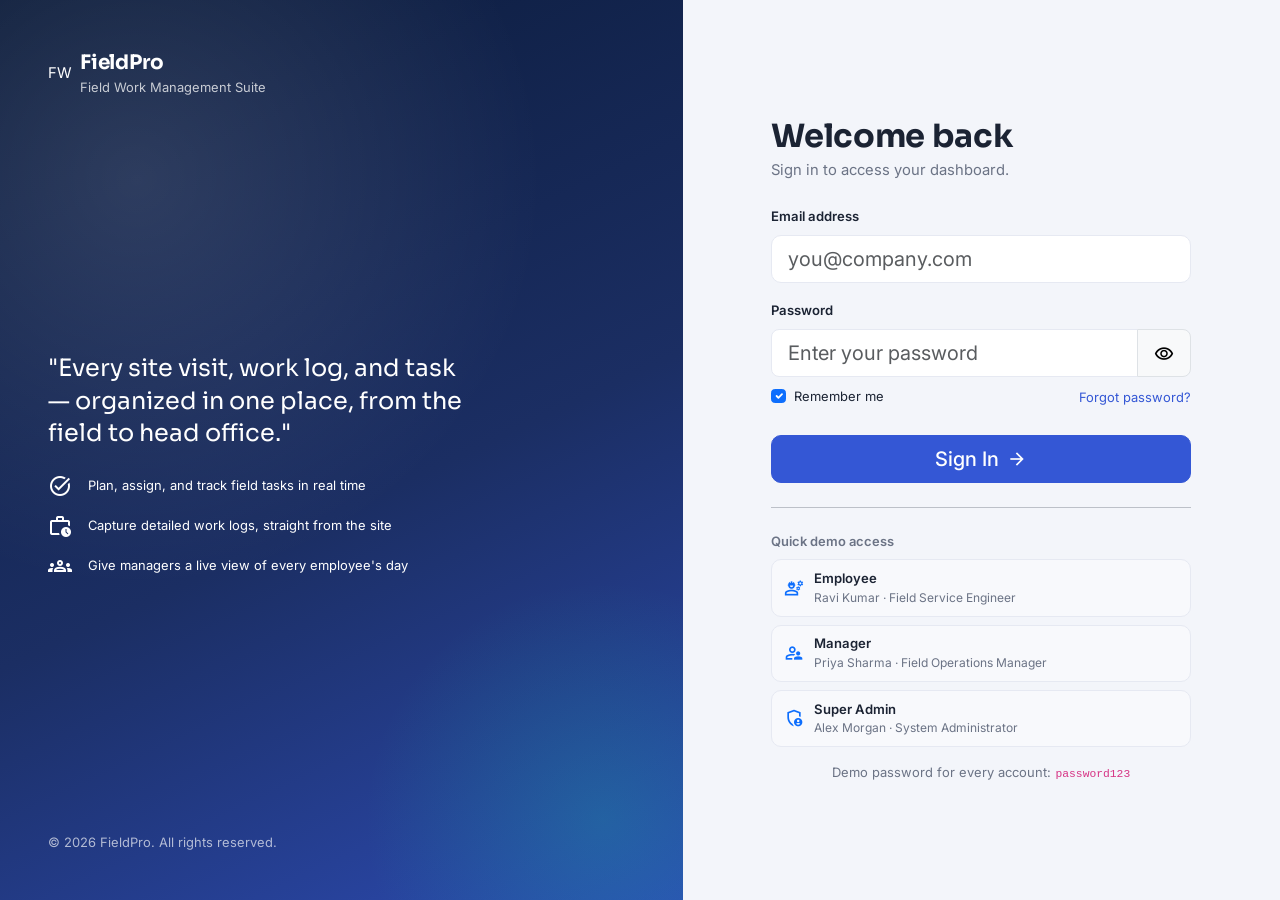
==== employee-profile.html @ e1e2d49b "Add files via upload" ====
<!DOCTYPE html>
<html lang="en">
<head>
<meta charset="UTF-8">
<meta name="viewport" content="width=device-width, initial-scale=1.0">
<title>Employee Profile · FieldPro</title>
<link rel="preconnect" href="https://fonts.googleapis.com">
<link href="https://fonts.googleapis.com/css2?family=Inter:wght@400;500;600;700;800&family=Sora:wght@600;700;800&display=swap" rel="stylesheet">
<link rel="stylesheet" href="https://fonts.googleapis.com/css2?family=Material+Symbols+Outlined:opsz,wght,FILL,GRAD@20..48,100..700,0..1,-50..200">
<link href="https://cdn.jsdelivr.net/npm/bootstrap@5.3.3/dist/css/bootstrap.min.css" rel="stylesheet">
<link rel="stylesheet" href="css/style.css">
</head>
<body>

<!-- App Preloader -->
<div id="app-preloader" aria-hidden="true">
  <div class="preloader-center">
    <div class="preloader-mark">FW</div>
    <div class="preloader-brand">FieldPro</div>
    <div class="preloader-spinner"></div>
  </div>
  <div class="preloader-footer">
    <div class="preloader-singer-badge">
      <img src="assets/img/singer-logo.png" alt="Singer Sri Lanka PLC">
    </div>
    <div class="preloader-credit">Designed by : Shanuka Herath</div>
  </div>
</div>
<script>
(function () {
  var el = document.getElementById('app-preloader');
  if (!el) return;
  var MIN_MS = 500, start = Date.now();
  function hide() {
    var wait = Math.max(0, MIN_MS - (Date.now() - start));
    setTimeout(function () {
      el.classList.add('is-hidden');
      setTimeout(function () { if (el && el.parentNode) el.parentNode.removeChild(el); }, 500);
    }, wait);
  }
  if (document.readyState === 'complete') hide();
  else window.addEventListener('load', hide);
  setTimeout(hide, 3000); // safety fallback in case load never fires
})();
</script>
<div class="app-wrapper">
  <aside id="sidebar" class="sidebar"></aside>
  <div class="main-content">
    <header id="topbar" class="topbar"></header>

    <main class="page-content">
      <!-- Profile header -->
      <div class="card section-card mb-4">
        <div class="card-body p-4">
          <div class="d-flex flex-wrap justify-content-between align-items-center gap-3">
            <div class="d-flex align-items-center gap-3">
              <div class="avatar-lg" id="profileAvatar">--</div>
              <div>
                <h2 class="fw-display fw-bold mb-1" id="profileName">Loading...</h2>
                <div class="text-muted-fw" id="profileTitle"></div>
                <div class="mt-1" id="profileStatusPill"></div>
              </div>
            </div>
            <div class="d-flex gap-2" id="profileActionButtons"></div>
          </div>
          <hr>
          <div class="row g-3">
            <div class="col-6 col-md-3">
              <div class="small text-muted-fw">Email</div>
              <div class="fw-semibold" id="profileEmail">—</div>
            </div>
            <div class="col-6 col-md-3">
              <div class="small text-muted-fw">Phone</div>
              <div class="fw-semibold" id="profilePhone">—</div>
            </div>
            <div class="col-6 col-md-3">
              <div class="small text-muted-fw">Reports To</div>
              <div class="fw-semibold" id="profileManager">—</div>
            </div>
            <div class="col-6 col-md-3">
              <div class="small text-muted-fw">Joined</div>
              <div class="fw-semibold" id="profileJoinDate">—</div>
            </div>
          </div>
        </div>
      </div>

      <!-- Stat cards -->
      <div class="row g-3 mb-4">
        <div class="col-6 col-lg-3">
          <div class="stat-card"><div class="stat-value" id="pStatTotal">--</div><div class="stat-label">Total Tasks</div></div>
        </div>
        <div class="col-6 col-lg-3">
          <div class="stat-card accent-warning"><div class="stat-value" id="pStatPending">--</div><div class="stat-label">Pending</div></div>
        </div>
        <div class="col-6 col-lg-3">
          <div class="stat-card accent-success"><div class="stat-value" id="pStatCompleted">--</div><div class="stat-label">Completed</div></div>
        </div>
        <div class="col-6 col-lg-3">
          <div class="stat-card accent-danger"><div class="stat-value" id="pStatOverdue">--</div><div class="stat-label">Overdue</div></div>
        </div>
      </div>

      <!-- Tabs -->
      <ul class="nav nav-tabs mb-3" id="profileTabs">
        <li class="nav-item"><button class="nav-link active" data-bs-toggle="tab" data-bs-target="#tab-tasks">Tasks</button></li>
        <li class="nav-item"><button class="nav-link" data-bs-toggle="tab" data-bs-target="#tab-logs">Work Logs</button></li>
      </ul>
      <div class="tab-content">
        <div class="tab-pane fade show active" id="tab-tasks">
          <div class="card section-card">
            <div class="card-body p-0">
              <div class="table-responsive-card">
                <table class="table table-hover mb-0">
                  <thead><tr><th>Title</th><th>Priority</th><th>Due Date</th><th>Status</th></tr></thead>
                  <tbody id="profileTasksTable"><tr><td colspan="4" class="text-center text-muted-fw py-3">Loading...</td></tr></tbody>
                </table>
              </div>
            </div>
          </div>
        </div>
        <div class="tab-pane fade" id="tab-logs">
          <div class="card section-card">
            <div class="card-body p-0">
              <div class="table-responsive-card">
                <table class="table table-hover mb-0">
                  <thead><tr><th>Date</th><th>Client</th><th>Location</th><th>Time Spent</th><th>Status</th></tr></thead>
                  <tbody id="profileLogsTable"><tr><td colspan="5" class="text-center text-muted-fw py-3">Loading...</td></tr></tbody>
                </table>
              </div>
            </div>
          </div>
        </div>
      </div>
    </main>
  </div>
</div>

<!-- Edit profile modal -->
<div class="modal fade" id="editProfileModal" tabindex="-1">
  <div class="modal-dialog">
    <div class="modal-content">
      <div class="modal-header">
        <h5 class="modal-title fw-display">Edit Profile</h5>
        <button type="button" class="btn-close" data-bs-dismiss="modal"></button>
      </div>
      <form id="editProfileForm">
        <div class="modal-body">
          <div class="mb-3"><label class="form-label">Full Name</label><input type="text" class="form-control" id="editName" required></div>
          <div class="mb-3"><label class="form-label">Email</label><input type="email" class="form-control" id="editEmail" required></div>
          <div class="mb-3"><label class="form-label">Phone</label><input type="text" class="form-control" id="editPhone"></div>
          <div class="mb-3"><label class="form-label">Title</label><input type="text" class="form-control" id="editTitle"></div>
        </div>
        <div class="modal-footer">
          <button type="button" class="btn btn-light" data-bs-dismiss="modal">Cancel</button>
          <button type="submit" class="btn btn-primary">Save Changes</button>
        </div>
      </form>
    </div>
  </div>
</div>

<script src="https://cdn.jsdelivr.net/npm/bootstrap@5.3.3/dist/js/bootstrap.bundle.min.js"></script>
<script src="js/data.js"></script>
<script src="js/auth.js"></script>
<script src="js/app.js"></script>
<script src="js/employee-profile.js"></script>
</body>
</html>
---- css/style.css ----
/* ============================================================================
   FWMS — FIELD WORK MANAGEMENT SYSTEM
   Shared stylesheet. Design tokens live in :root / [data-bs-theme="dark"].
   ============================================================================ */

/* ---------------------------- DESIGN TOKENS ---------------------------- */
:root {
  /* Brand palette */
  --fw-primary: #3457D5;        /* royal blue - primary brand */
  --fw-primary-600: #2c47b8;
  --fw-primary-100: #e8ecfb;
  --fw-accent: #14B8A6;         /* teal - secondary accent (completed / success) */
  --fw-warning: #F59E0B;        /* amber - pending / attention */
  --fw-danger: #EF4444;         /* red - overdue / critical */
  --fw-info: #0EA5E9;           /* sky - informational */
  --fw-violet: #8B5CF6;         /* used sparingly for reminders */

  /* Surfaces */
  --fw-bg: #F3F5FA;
  --fw-surface: #FFFFFF;
  --fw-surface-alt: #F8F9FC;
  --fw-border: #E6E9F2;
  --fw-text: #1B2333;
  --fw-text-muted: #6B7385;

  /* Sidebar (constant dark navy in both themes for a stable brand anchor) */
  --fw-sidebar-bg: #0B1B3A;
  --fw-sidebar-bg-alt: #10254D;
  --fw-sidebar-text: #C4CDE6;
  --fw-sidebar-text-active: #FFFFFF;

  /* Elevation */
  --fw-shadow-sm: 0 1px 2px rgba(20, 30, 60, 0.06);
  --fw-shadow: 0 4px 14px rgba(20, 30, 60, 0.08);
  --fw-shadow-lg: 0 10px 30px rgba(20, 30, 60, 0.12);

  --fw-radius: 14px;
  --fw-radius-sm: 10px;

  --fw-font-display: 'Sora', 'Inter', sans-serif;
  --fw-font-body: 'Inter', system-ui, sans-serif;

  --sidebar-width: 264px;
  --sidebar-width-collapsed: 84px;
  --topbar-height: 68px;
}

[data-bs-theme="dark"] {
  --fw-bg: #0E1424;
  --fw-surface: #161D31;
  --fw-surface-alt: #1B2338;
  --fw-border: #262F47;
  --fw-text: #E7EAF3;
  --fw-text-muted: #909BB8;
  --fw-primary-100: #1c2646;
  --fw-shadow-sm: 0 1px 2px rgba(0, 0, 0, 0.25);
  --fw-shadow: 0 4px 16px rgba(0, 0, 0, 0.35);
  --fw-shadow-lg: 0 12px 32px rgba(0, 0, 0, 0.45);
}

/* ---------------------------- BASE ---------------------------- */
* { box-sizing: border-box; }

html, body {
  height: 100%;
}

body {
  font-family: var(--fw-font-body);
  background: var(--fw-bg);
  color: var(--fw-text);
  font-size: 0.925rem;
  -webkit-font-smoothing: antialiased;
  transition: background-color .2s ease, color .2s ease;
}

h1, h2, h3, h4, h5, h6, .fw-display {
  font-family: var(--fw-font-display);
  letter-spacing: -0.01em;
}

a { color: var(--fw-primary); text-decoration: none; }
a:hover { color: var(--fw-primary-600); }

.text-muted-fw { color: var(--fw-text-muted) !important; }

.material-symbols-outlined {
  font-variation-settings: 'FILL' 0, 'wght' 400, 'GRAD' 0, 'opsz' 24;
  vertical-align: middle;
  line-height: 1;
}

/* Focus visibility for accessibility */
a:focus-visible, button:focus-visible, input:focus-visible, select:focus-visible, textarea:focus-visible, .btn:focus-visible {
  outline: 2px solid var(--fw-primary);
  outline-offset: 2px;
}

@media (prefers-reduced-motion: reduce) {
  * { animation-duration: 0.01ms !important; transition-duration: 0.01ms !important; }
}

/* ---------------------------- APP SHELL ---------------------------- */
.app-wrapper {
  display: flex;
  min-height: 100vh;
}

/* ---------------------------- SIDEBAR ---------------------------- */
.sidebar {
  width: var(--sidebar-width);
  min-width: var(--sidebar-width);
  background: linear-gradient(180deg, var(--fw-sidebar-bg) 0%, var(--fw-sidebar-bg-alt) 100%);
  color: var(--fw-sidebar-text);
  display: flex;
  flex-direction: column;
  position: fixed;
  top: 0; left: 0; bottom: 0;
  z-index: 1040;
  transition: width .2s ease, min-width .2s ease, transform .25s ease;
}

.sidebar.collapsed { width: var(--sidebar-width-collapsed); min-width: var(--sidebar-width-collapsed); }

.sidebar-brand {
  display: flex;
  align-items: center;
  gap: .65rem;
  padding: 1.15rem 1.25rem;
  border-bottom: 1px solid rgba(255,255,255,.08);
  white-space: nowrap;
  overflow: hidden;
}

.sidebar-brand .brand-mark {
  width: 38px; height: 38px; min-width: 38px;
  border-radius: 11px;
  background: linear-gradient(135deg, var(--fw-primary), var(--fw-accent));
  display: flex; align-items: center; justify-content: center;
  color: #fff; font-family: var(--fw-font-display); font-weight: 700; font-size: 1.05rem;
  box-shadow: var(--fw-shadow);
}

.sidebar-brand .brand-text { font-family: var(--fw-font-display); font-weight: 700; font-size: 1.08rem; color: #fff; }
.sidebar-brand .brand-sub { font-size: .68rem; color: var(--fw-sidebar-text); opacity: .75; letter-spacing: .05em; text-transform: uppercase; }
.sidebar.collapsed .brand-text, .sidebar.collapsed .brand-sub { display: none; }

.sidebar-nav { flex: 1; overflow-y: auto; padding: 1rem .75rem; }
.sidebar-section-label {
  font-size: .68rem; text-transform: uppercase; letter-spacing: .08em;
  color: rgba(196,205,230,.5); padding: .75rem .75rem .35rem;
}
.sidebar.collapsed .sidebar-section-label { display: none; }

.sidebar-link {
  display: flex; align-items: center; gap: .8rem;
  padding: .65rem .8rem;
  border-radius: var(--fw-radius-sm);
  color: var(--fw-sidebar-text);
  font-size: .89rem; font-weight: 500;
  margin-bottom: .2rem;
  white-space: nowrap;
  overflow: hidden;
  transition: background-color .15s ease, color .15s ease;
}
.sidebar-link .material-symbols-outlined { font-size: 21px; min-width: 21px; }
.sidebar-link:hover { background: rgba(255,255,255,.07); color: #fff; }
.sidebar-link.active { background: var(--fw-primary); color: #fff; box-shadow: var(--fw-shadow); }
.sidebar.collapsed .sidebar-link span.link-label { display: none; }
.sidebar.collapsed .sidebar-link { justify-content: center; }

.sidebar-footer {
  padding: .9rem; border-top: 1px solid rgba(255,255,255,.08);
}
.sidebar-user { display: flex; align-items: center; gap: .65rem; padding: .4rem; border-radius: var(--fw-radius-sm); }
.sidebar-user:hover { background: rgba(255,255,255,.06); }
.sidebar.collapsed .sidebar-user .user-meta { display: none; }
.user-avatar {
  width: 38px; height: 38px; min-width: 38px; border-radius: 50%;
  display: flex; align-items: center; justify-content: center;
  color: #fff; font-weight: 700; font-size: .85rem;
}
.sidebar-user .user-meta { overflow: hidden; }
.sidebar-user .user-name { color: #fff; font-size: .85rem; font-weight: 600; white-space: nowrap; overflow: hidden; text-overflow: ellipsis; }
.sidebar-user .user-role { font-size: .72rem; color: var(--fw-sidebar-text); text-transform: capitalize; }

/* ---------------------------- MAIN AREA ---------------------------- */
.main-content {
  margin-left: var(--sidebar-width);
  flex: 1;
  min-width: 0;
  display: flex;
  flex-direction: column;
  transition: margin-left .2s ease;
}
.main-content.sidebar-collapsed { margin-left: var(--sidebar-width-collapsed); }

.topbar {
  height: var(--topbar-height);
  background: var(--fw-surface);
  border-bottom: 1px solid var(--fw-border);
  display: flex; align-items: center; justify-content: space-between;
  gap: 1rem; padding: 0 1.25rem;
  position: sticky; top: 0; z-index: 1030;
}

.topbar .search-box {
  position: relative; max-width: 360px; width: 100%;
}
.topbar .search-box input {
  padding-left: 2.4rem; background: var(--fw-surface-alt); border: 1px solid var(--fw-border); color: var(--fw-text);
}
.topbar .search-box .material-symbols-outlined {
  position: absolute; left: .7rem; top: 50%; transform: translateY(-50%); color: var(--fw-text-muted); font-size: 20px;
}

.icon-btn {
  width: 40px; height: 40px; border-radius: 50%;
  display: flex; align-items: center; justify-content: center;
  color: var(--fw-text-muted); background: transparent; border: none;
  position: relative;
  transition: background-color .15s ease;
}
.icon-btn:hover { background: var(--fw-surface-alt); color: var(--fw-text); }
.icon-btn .badge-dot {
  position: absolute; top: 6px; right: 7px;
  width: 8px; height: 8px; border-radius: 50%; background: var(--fw-danger);
  border: 2px solid var(--fw-surface);
}

.page-content { padding: 1.5rem; flex: 1; }

/* ---------------------------- CARDS ---------------------------- */
.card {
  background: var(--fw-surface);
  border: 1px solid var(--fw-border);
  border-radius: var(--fw-radius);
  box-shadow: var(--fw-shadow-sm);
}
.card-header { background: transparent; border-bottom: 1px solid var(--fw-border); font-weight: 600; }

.stat-card {
  border-radius: var(--fw-radius);
  padding: 1.15rem 1.25rem;
  background: var(--fw-surface);
  border: 1px solid var(--fw-border);
  border-left: 4px solid var(--fw-primary);
  box-shadow: var(--fw-shadow-sm);
  height: 100%;
}
.stat-card .stat-icon {
  width: 44px; height: 44px; border-radius: 12px;
  display: flex; align-items: center; justify-content: center;
  background: var(--fw-primary-100); color: var(--fw-primary);
}
.stat-card .stat-value { font-family: var(--fw-font-display); font-size: 1.65rem; font-weight: 700; line-height: 1; }
.stat-card .stat-label { color: var(--fw-text-muted); font-size: .8rem; margin-top: .25rem; }
.stat-card.accent-warning { border-left-color: var(--fw-warning); }
.stat-card.accent-warning .stat-icon { background: #FEF3E2; color: var(--fw-warning); }
.stat-card.accent-success { border-left-color: var(--fw-accent); }
.stat-card.accent-success .stat-icon { background: #E1F7F3; color: var(--fw-accent); }
.stat-card.accent-danger { border-left-color: var(--fw-danger); }
.stat-card.accent-danger .stat-icon { background: #FDEAEA; color: var(--fw-danger); }
[data-bs-theme="dark"] .stat-card.accent-warning .stat-icon { background: rgba(245,158,11,.15); }
[data-bs-theme="dark"] .stat-card.accent-success .stat-icon { background: rgba(20,184,166,.15); }
[data-bs-theme="dark"] .stat-card.accent-danger .stat-icon { background: rgba(239,68,68,.15); }
[data-bs-theme="dark"] .stat-card .stat-icon { background: rgba(52,87,213,.18); }

.section-card { border-radius: var(--fw-radius); }
.section-title { font-family: var(--fw-font-display); font-weight: 600; font-size: 1rem; margin: 0; }

/* ---------------------------- BUTTONS ---------------------------- */
.btn { border-radius: var(--fw-radius-sm); font-weight: 500; }
.btn-primary { background: var(--fw-primary); border-color: var(--fw-primary); }
.btn-primary:hover, .btn-primary:focus { background: var(--fw-primary-600); border-color: var(--fw-primary-600); }
.btn-outline-primary { color: var(--fw-primary); border-color: var(--fw-primary); }
.btn-outline-primary:hover { background: var(--fw-primary); border-color: var(--fw-primary); }
.btn-soft { background: var(--fw-primary-100); color: var(--fw-primary); border: none; }
.btn-soft:hover { background: var(--fw-primary); color: #fff; }
.fab {
  position: fixed; right: 1.75rem; bottom: 1.75rem; z-index: 1050;
  box-shadow: var(--fw-shadow-lg);
}

/* ---------------------------- BADGES / PILLS ---------------------------- */
.pill { padding: .3rem .65rem; border-radius: 100px; font-size: .74rem; font-weight: 600; display: inline-flex; align-items: center; gap: .3rem; }
.pill::before { content: ''; width: 6px; height: 6px; border-radius: 50%; background: currentColor; }
.pill-blue { background: var(--fw-primary-100); color: var(--fw-primary); }
.pill-amber { background: #FEF3E2; color: #B45309; }
.pill-teal { background: #E1F7F3; color: #0F766E; }
.pill-red { background: #FDEAEA; color: #B91C1C; }
.pill-gray { background: var(--fw-surface-alt); color: var(--fw-text-muted); border: 1px solid var(--fw-border); }
.pill-violet { background: #EFE9FE; color: #6D28D9; }
[data-bs-theme="dark"] .pill-blue { background: rgba(52,87,213,.18); color: #9DB0FF; }
[data-bs-theme="dark"] .pill-amber { background: rgba(245,158,11,.15); color: #FBBF24; }
[data-bs-theme="dark"] .pill-teal { background: rgba(20,184,166,.15); color: #5EEAD4; }
[data-bs-theme="dark"] .pill-red { background: rgba(239,68,68,.15); color: #FCA5A5; }
[data-bs-theme="dark"] .pill-violet { background: rgba(139,92,246,.18); color: #C4B5FD; }

.priority-dot { width: 9px; height: 9px; border-radius: 50%; display: inline-block; margin-right: .4rem; }
.priority-High { background: var(--fw-danger); }
.priority-Medium { background: var(--fw-warning); }
.priority-Low { background: var(--fw-info); }

/* Left accent bar on list rows to encode category (task/reminder/log) */
.accent-bar { border-left: 3px solid var(--fw-primary); padding-left: .85rem; }
.accent-bar.a-task { border-color: var(--fw-primary); }
.accent-bar.a-reminder { border-color: var(--fw-violet); }
.accent-bar.a-log { border-color: var(--fw-accent); }
.accent-bar.a-overdue { border-color: var(--fw-danger); }

/* ---------------------------- TABLES ---------------------------- */
.table { color: var(--fw-text); vertical-align: middle; margin-bottom: 0; }
.table > :not(caption) > * > * { background: transparent; border-bottom-color: var(--fw-border); }
.table thead th {
  font-size: .72rem; text-transform: uppercase; letter-spacing: .05em;
  color: var(--fw-text-muted); font-weight: 600; border-bottom-width: 1px;
  background: var(--fw-surface-alt);
}
.table-hover > tbody > tr:hover > * { background: var(--fw-surface-alt); }
.table-responsive-card { overflow-x: auto; }

.avatar-sm { width: 34px; height: 34px; border-radius: 50%; display: flex; align-items: center; justify-content: center; color: #fff; font-weight: 700; font-size: .75rem; }
.avatar-md { width: 46px; height: 46px; border-radius: 50%; display: flex; align-items: center; justify-content: center; color: #fff; font-weight: 700; font-size: .95rem; }
.avatar-lg { width: 84px; height: 84px; border-radius: 22px; display: flex; align-items: center; justify-content: center; color: #fff; font-weight: 700; font-size: 1.8rem; }

/* ---------------------------- FORMS / MODALS ---------------------------- */
.form-control, .form-select {
  background: var(--fw-surface); border: 1px solid var(--fw-border); color: var(--fw-text);
  border-radius: var(--fw-radius-sm);
}
.form-control:focus, .form-select:focus {
  border-color: var(--fw-primary); box-shadow: 0 0 0 .2rem rgba(52,87,213,.15); background: var(--fw-surface); color: var(--fw-text);
}
.form-label { font-size: .82rem; font-weight: 600; color: var(--fw-text); }
.modal-content { background: var(--fw-surface); color: var(--fw-text); border-radius: var(--fw-radius); border: 1px solid var(--fw-border); }
.modal-header, .modal-footer { border-color: var(--fw-border); }
.filter-bar { background: var(--fw-surface); border: 1px solid var(--fw-border); border-radius: var(--fw-radius); padding: 1rem; }

/* ---------------------------- LOGIN PAGE ---------------------------- */
.login-shell { min-height: 100vh; display: flex; }
.login-brand-panel {
  flex: 1.1;
  background: radial-gradient(circle at 20% 20%, rgba(255,255,255,.12), transparent 45%), linear-gradient(155deg, #0B1B3A 0%, #1B2E63 55%, #3457D5 120%);
  color: #fff; display: flex; flex-direction: column; justify-content: space-between; padding: 3rem;
  position: relative; overflow: hidden;
}
.login-brand-panel::after {
  content: ''; position: absolute; width: 480px; height: 480px; border-radius: 50%;
  background: radial-gradient(circle, rgba(20,184,166,.25), transparent 70%);
  right: -160px; bottom: -160px;
}
.login-form-panel { flex: 1; display: flex; align-items: center; justify-content: center; background: var(--fw-bg); padding: 2rem; }
.login-card { width: 100%; max-width: 420px; }
.login-quote { font-family: var(--fw-font-display); font-size: 1.5rem; line-height: 1.35; max-width: 420px; }
.demo-account-btn {
  display: flex; align-items: center; gap: .6rem; width: 100%; text-align: left;
  padding: .55rem .75rem; border-radius: var(--fw-radius-sm); border: 1px solid var(--fw-border);
  background: var(--fw-surface-alt); color: var(--fw-text); font-size: .82rem;
  transition: border-color .15s ease, background-color .15s ease;
}
.demo-account-btn:hover { border-color: var(--fw-primary); background: var(--fw-primary-100); }

/* ---------------------------- CALENDAR LEGEND ---------------------------- */
.legend-dot { width: 10px; height: 10px; border-radius: 3px; display: inline-block; margin-right: .4rem; }

/* ---------------------------- PLANNER ---------------------------- */
.planner-item {
  display: flex; align-items: center; gap: .75rem;
  padding: .7rem .85rem; border: 1px solid var(--fw-border); border-radius: var(--fw-radius-sm);
  background: var(--fw-surface); margin-bottom: .55rem; cursor: grab;
}
.planner-item.completed { opacity: .6; }
.planner-item.completed .planner-item-title { text-decoration: line-through; }
.planner-item .drag-handle { color: var(--fw-text-muted); cursor: grab; }
.planner-item.sortable-ghost { opacity: .4; background: var(--fw-primary-100); }
.planner-progress { height: 8px; border-radius: 100px; background: var(--fw-surface-alt); overflow: hidden; }
.planner-progress-bar { height: 100%; background: linear-gradient(90deg, var(--fw-primary), var(--fw-accent)); }

/* ---------------------------- KANBAN ---------------------------- */
.kanban-col { background: var(--fw-surface-alt); border-radius: var(--fw-radius); padding: .85rem; min-height: 400px; }
.kanban-col-header { display: flex; justify-content: space-between; align-items: center; margin-bottom: .75rem; font-weight: 600; font-size: .85rem; }
.kanban-card { background: var(--fw-surface); border: 1px solid var(--fw-border); border-radius: var(--fw-radius-sm); padding: .75rem; margin-bottom: .65rem; box-shadow: var(--fw-shadow-sm); cursor: grab; }
.kanban-card.sortable-ghost { opacity: .4; }
.kanban-col-body { min-height: 60px; }

/* ---------------------------- MISC ---------------------------- */
.empty-state { text-align: center; padding: 2.5rem 1rem; color: var(--fw-text-muted); }
.empty-state .material-symbols-outlined { font-size: 2.75rem; opacity: .5; }
.scroll-y-thin { max-height: 340px; overflow-y: auto; }
.scroll-y-thin::-webkit-scrollbar { width: 6px; }
.scroll-y-thin::-webkit-scrollbar-thumb { background: var(--fw-border); border-radius: 10px; }

.timeline-item { position: relative; padding-left: 1.6rem; padding-bottom: 1.1rem; border-left: 2px solid var(--fw-border); }
.timeline-item:last-child { border-color: transparent; padding-bottom: 0; }
.timeline-item::before { content: ''; position: absolute; left: -6px; top: 2px; width: 10px; height: 10px; border-radius: 50%; background: var(--fw-primary); border: 2px solid var(--fw-surface); }

.progress-ring-label { font-family: var(--fw-font-display); font-weight: 700; font-size: 1.1rem; }

/* Sidebar backdrop for mobile */
.sidebar-backdrop {
  position: fixed; inset: 0; background: rgba(10, 15, 30, .5); z-index: 1035; display: none;
}
.sidebar-backdrop.show { display: block; }

/* ---------------------------- RESPONSIVE ---------------------------- */
@media (max-width: 991.98px) {
  .sidebar { transform: translateX(-100%); width: var(--sidebar-width); min-width: var(--sidebar-width); }
  .sidebar.show { transform: translateX(0); box-shadow: var(--fw-shadow-lg); }
  .main-content, .main-content.sidebar-collapsed { margin-left: 0; }
  .topbar .search-box { display: none; }
  .login-brand-panel { display: none; }
}

@media (max-width: 575.98px) {
  .page-content { padding: 1rem; }
  .stat-card .stat-value { font-size: 1.35rem; }
}

/* ---------------------------- APP PRELOADER ---------------------------- */
#app-preloader {
  position: fixed;
  inset: 0;
  z-index: 99999;
  display: flex;
  flex-direction: column;
  align-items: center;
  justify-content: center;
  background:
    radial-gradient(circle at 20% 20%, rgba(255,255,255,.12), transparent 45%),
    linear-gradient(155deg, #0B1B3A 0%, #1B2E63 55%, #3457D5 120%);
  opacity: 1;
  visibility: visible;
  transition: opacity .45s ease, visibility 0s linear 0s;
}
#app-preloader.is-hidden {
  opacity: 0;
  visibility: hidden;
  transition: opacity .45s ease, visibility 0s linear .45s;
}
.preloader-center {
  display: flex;
  flex-direction: column;
  align-items: center;
  gap: .9rem;
}
.preloader-mark {
  width: 56px; height: 56px;
  border-radius: 16px;
  display: flex; align-items: center; justify-content: center;
  font-family: var(--fw-font-display);
  font-weight: 800;
  font-size: 1.15rem;
  color: #fff;
  background: linear-gradient(135deg, var(--fw-primary), var(--fw-accent));
  box-shadow: 0 10px 30px rgba(0,0,0,.25);
}
.preloader-brand {
  font-family: var(--fw-font-display);
  font-weight: 700;
  font-size: 1.15rem;
  color: #fff;
  letter-spacing: .01em;
}
.preloader-spinner {
  width: 26px; height: 26px;
  border-radius: 50%;
  border: 3px solid rgba(255,255,255,.25);
  border-top-color: #fff;
  animation: preloader-spin .8s linear infinite;
}
@keyframes preloader-spin { to { transform: rotate(360deg); } }
@media (prefers-reduced-motion: reduce) {
  .preloader-spinner { animation: none; opacity: .6; }
}

.preloader-footer {
  position: absolute;
  left: 0; right: 0;
  bottom: 30px;
  display: flex;
  flex-direction: column;
  align-items: center;
  gap: .4rem;
}
.preloader-singer-badge {
  background: #fff;
  border-radius: 6px;
  padding: 5px 9px;
  line-height: 0;
  box-shadow: 0 4px 14px rgba(0,0,0,.18);
}
.preloader-singer-badge img {
  display: block;
  height: 16px;
  width: auto;
}
.preloader-credit {
  font-family: var(--fw-font-body);
  font-size: .62rem;
  font-weight: 500;
  letter-spacing: .03em;
  color: rgba(255,255,255,.55);
}
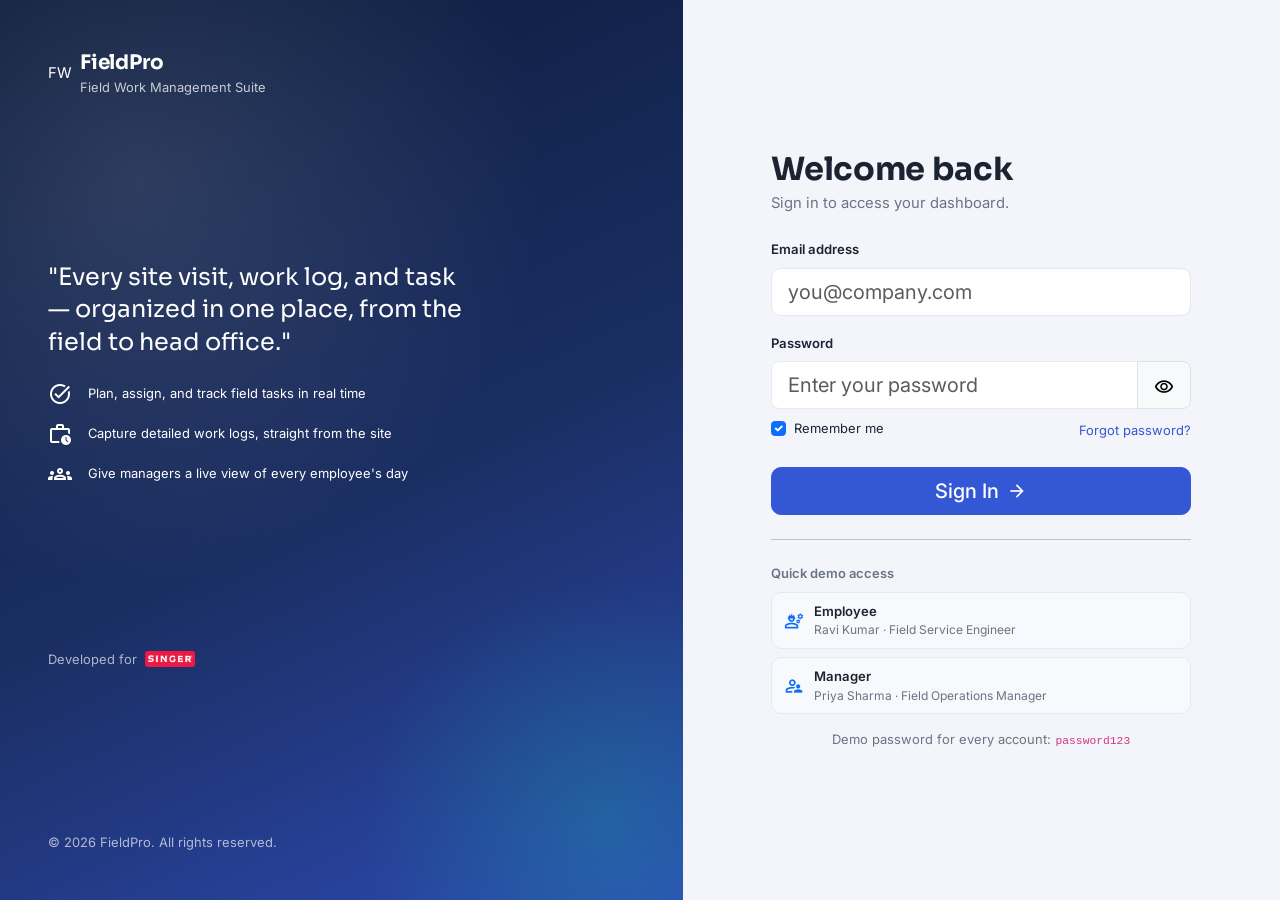
==== commit 85606216: "Add files via upload" ====
--- a/employee-profile.html
+++ b/employee-profile.html
@@ -150,6 +150,10 @@
           <div class="mb-3"><label class="form-label">Email</label><input type="email" class="form-control" id="editEmail" required></div>
           <div class="mb-3"><label class="form-label">Phone</label><input type="text" class="form-control" id="editPhone"></div>
           <div class="mb-3"><label class="form-label">Title</label><input type="text" class="form-control" id="editTitle"></div>
+          <div class="mb-3 d-none" id="editPasswordWrap">
+            <label class="form-label">New Password</label>
+            <input type="text" class="form-control" id="editPassword" placeholder="Leave blank to keep your current password">
+          </div>
         </div>
         <div class="modal-footer">
           <button type="button" class="btn btn-light" data-bs-dismiss="modal">Cancel</button>
